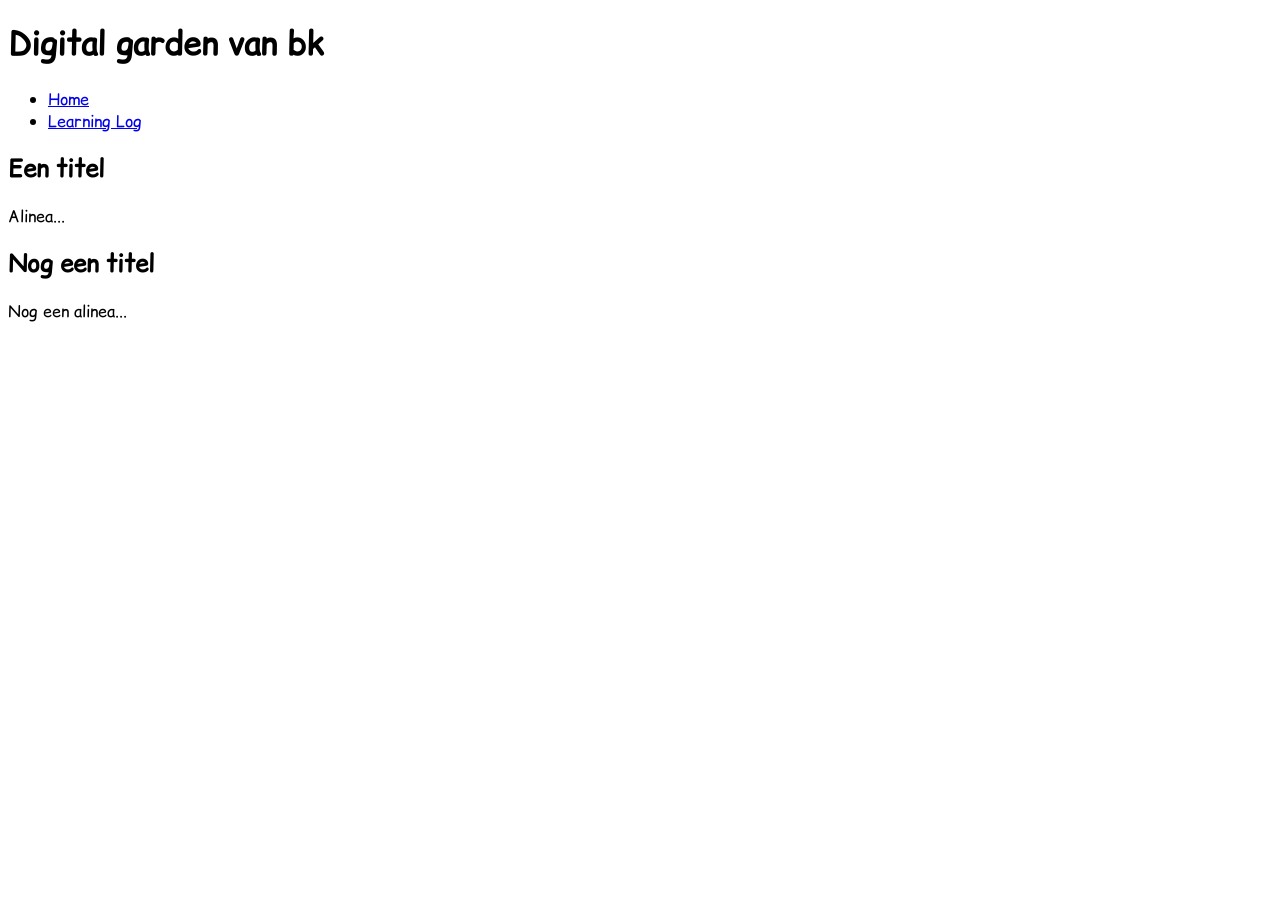
==== index.html @ e1fd0aa6 "readme" ====
<!doctype html>
<html lang="nl">
  <head>
    <meta charset="UTF-8" />
    <meta name="viewport" content="width=device-width, initial-scale=1.0" />
    <meta name="author" content="jouw naam" />
    <meta name="color-scheme" content="dark light" />

    <title>Digital garden van ...</title>
    <link rel="stylesheet" href="./css/normal.css" />

    <!-- Voeg jouw eigen domein toe in data-page -->
    <script
      data-page="https://example.com"
      src="./scripts/main.js"
      defer
    ></script>
  </head>
  <body>
    <header>
      <h1>Digital garden van bk</h1>
      <nav>
        <ul>
          <li><a href="index.html">Home</a></li>
          <li><a href="https://github.com/account/repo">Learning Log</a></li>
        </ul>
      </nav>
    </header>

    <main>
      <article>
        <h2>Een titel</h2>

        <p>Alinea...</p>
      </article>

      <article>
        <h2>Nog een titel</h2>

        <p>Nog een alinea...</p>
      </article>
    </main>

    <footer></footer>
  </body>
</html>
---- css/normal.css ----
/**************************
* MARK: Fonts
**************************/

@font-face {
  font-family: "Comic Relief";
  src: url(../fonts/ComicRelief-Regular.woff2);
  font-weight: 400;
  font-style: normal;
}

/**************************
* MARK: Custom properties
**************************/

html {
  color-scheme: light dark;
}

/**************************
* MARK: Algemene Styling
**************************/

*,
*::after,
*::before {
  box-sizing: border-box;
}

img {
  max-width: 100%;
}

body {
  font-family: "Comic Relief", system-ui;
}

/**************************
* MARK: Header
**************************/

header {
}

/**************************
* MARK: Footer
**************************/

footer {
}

/**************************
* MARK: Main
**************************/

main {
}

/**************************
* MARK: Section ...
**************************/
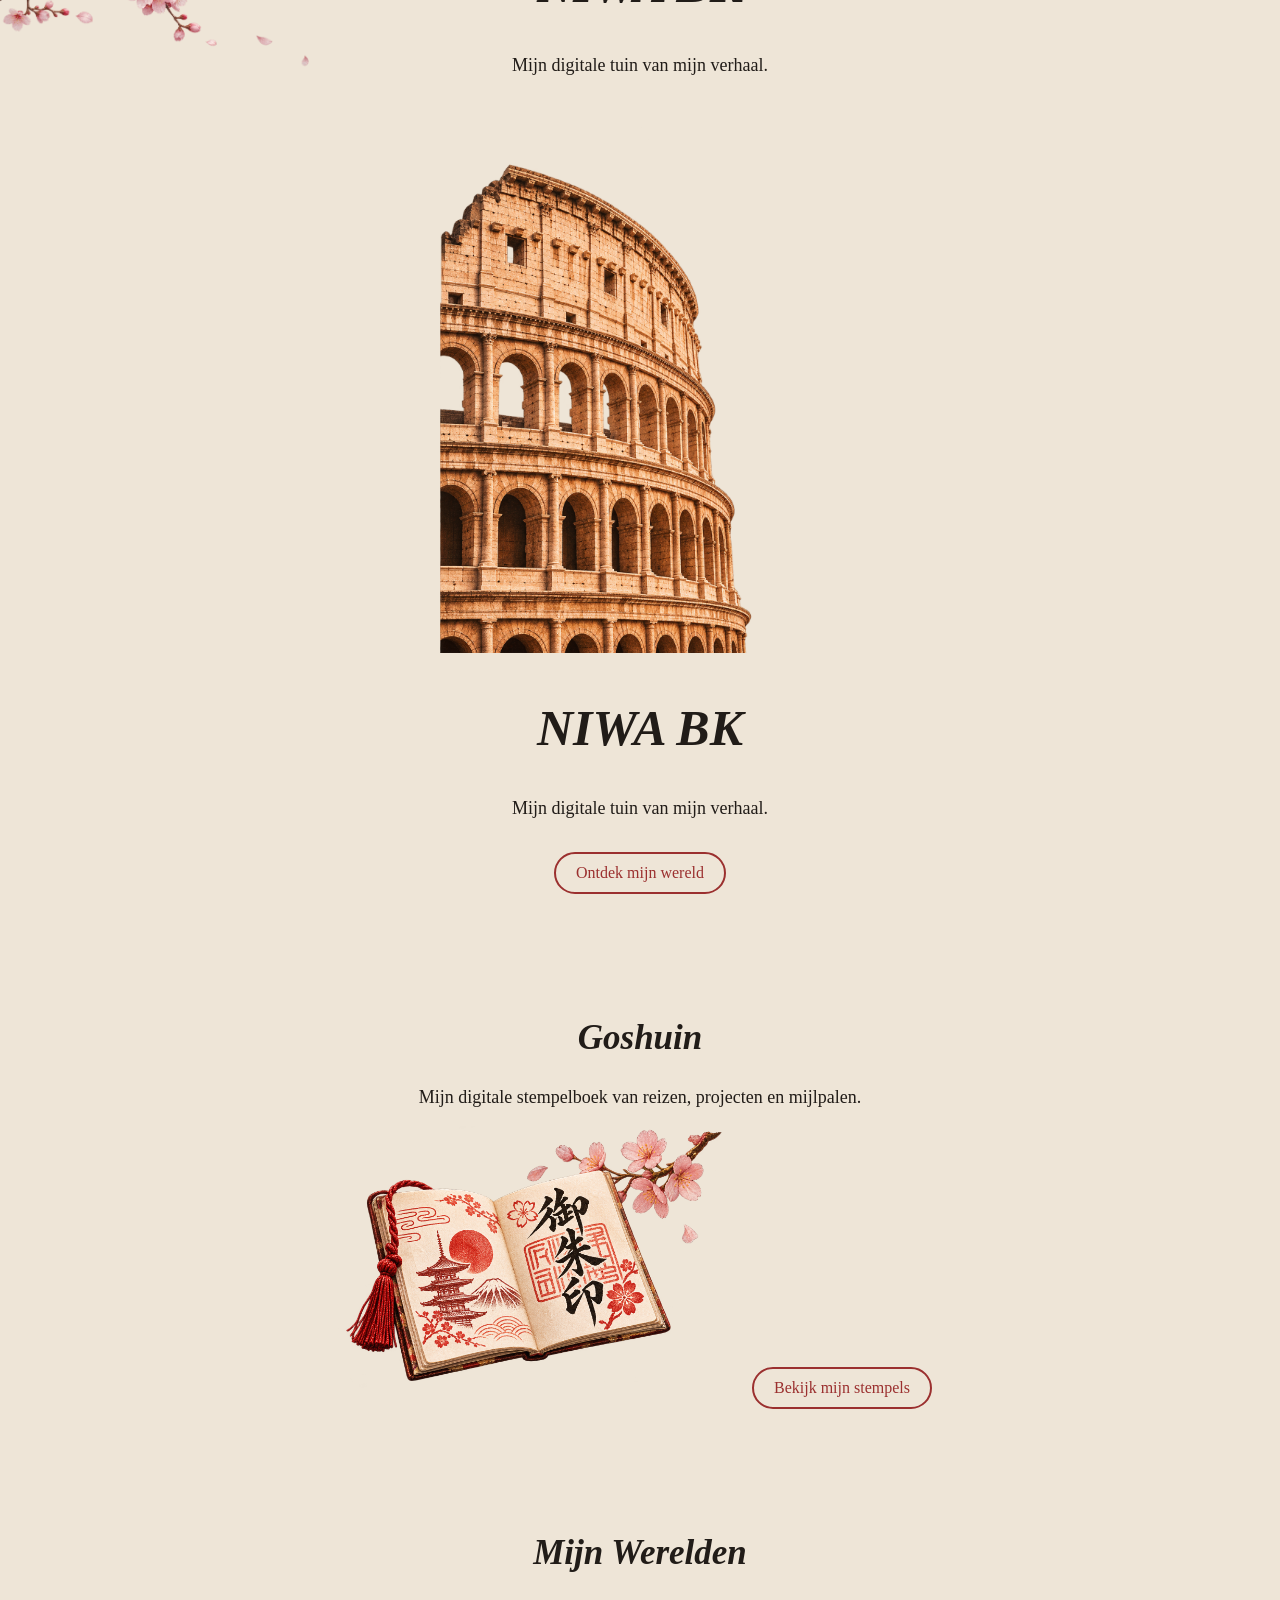
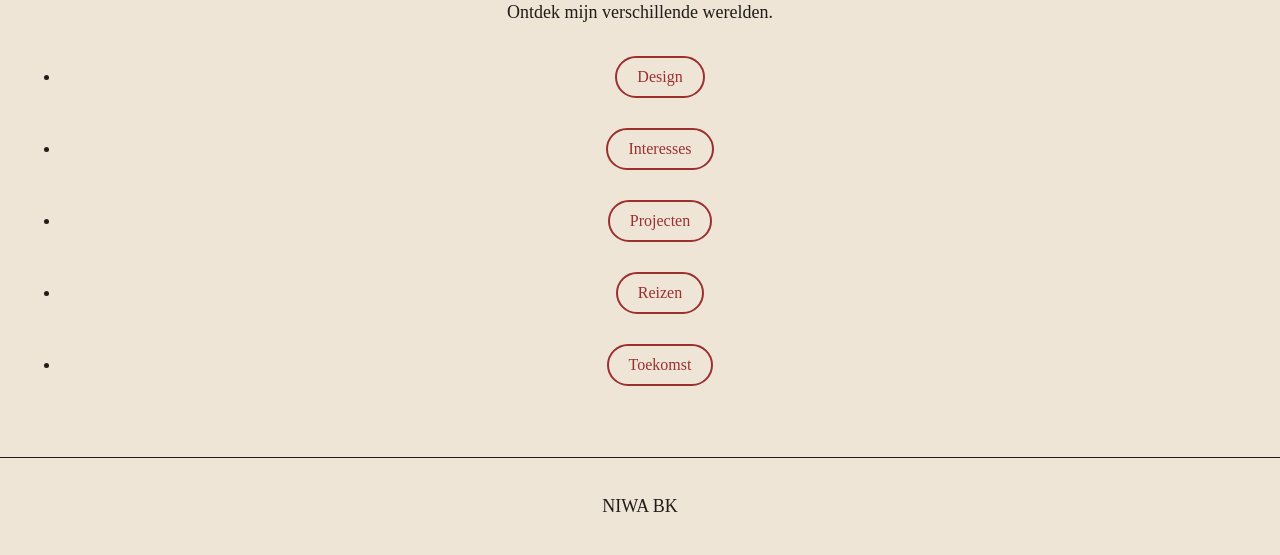
==== commit 97091ca8: "readme" ====
--- a/index.html
+++ b/index.html
@@ -7,7 +7,7 @@
     <meta name="color-scheme" content="dark light" />
 
     <title>Digital garden van ...</title>
-    <link rel="stylesheet" href="./css/normal.css" />
+    <link rel="stylesheet" href="style.css">
 
     <!-- Voeg jouw eigen domein toe in data-page -->
     <script
@@ -16,31 +16,75 @@
       defer
     ></script>
   </head>
-  <body>
-    <header>
-      <h1>Digital garden van bk</h1>
-      <nav>
+
+   <body>
+
+<section class="hero">
+
+    <img class="sakura" src="images/sakura.png" alt="Sakura boom">
+
+    <div class="hero-content">
+        <h1>NIWA BK</h1>
+
+        <p>
+            Mijn digitale tuin van mijn verhaal.
+        </p>
+
+        <a href="#werelden">Ontdek mijn wereld</a>
+    </div>
+
+</section>
+
+<main>
+
+    <section>
+        <img src="images/colosseum.png" alt="">
+
+        <h1>NIWA BK</h1>
+
+        <p>Mijn digitale tuin van mijn verhaal.</p>
+
+        <a href="#werelden">Ontdek mijn wereld</a>
+    </section>
+
+
+    <section>
+        <h2>Goshuin</h2>
+
+        <p>
+            Mijn digitale stempelboek van reizen,
+            projecten en mijlpalen.
+        </p>
+
+        <img src="images/goshuinboek.png" alt="">
+
+        <a href="goshuin.html">Bekijk mijn stempels</a>
+    </section>
+
+
+    <section id="werelden">
+
+        <h2>Mijn Werelden</h2>
+
+        <p>
+            Ontdek mijn verschillende werelden.
+        </p>
+
         <ul>
-          <li><a href="index.html">Home</a></li>
-          <li><a href="https://github.com/account/repo">Learning Log</a></li>
+            <li><a href="design.html">Design</a></li>
+            <li><a href="interesses.html">Interesses</a></li>
+            <li><a href="projecten.html">Projecten</a></li>
+            <li><a href="reizen.html">Reizen</a></li>
+            <li><a href="toekomst.html">Toekomst</a></li>
         </ul>
-      </nav>
-    </header>
 
-    <main>
-      <article>
-        <h2>Een titel</h2>
+    </section>
 
-        <p>Alinea...</p>
-      </article>
+</main>
 
-      <article>
-        <h2>Nog een titel</h2>
+<footer>
+    <p>NIWA BK</p>
+</footer>
 
-        <p>Nog een alinea...</p>
-      </article>
-    </main>
-
-    <footer></footer>
-  </body>
+</body>
 </html>
--- a/style.css
+++ b/style.css
@@ -0,0 +1,112 @@
+:root {
+    --achtergrond: #eee5d7;
+    --papier: #f5eee3;
+    --steen: #d8cbb8;
+    --tekst: #211c18;
+    --rood: #9b302f;
+    --ruimte: 20px;
+}
+
+body {
+    margin: 0;
+    background-color: var(--achtergrond);
+    color: var(--tekst);
+    font-family: Georgia, serif;
+}
+
+header {
+    display: flex;
+    justify-content: space-between;
+    padding: var(--ruimte);
+    border-bottom: 1px solid var(--tekst);
+}
+
+header a {
+    color: var(--tekst);
+    font-size: 24px;
+    font-style: italic;
+    text-decoration: none;
+}
+
+button {
+    background: none;
+    border: none;
+    font-size: 24px;
+}
+
+section {
+    padding: 40px var(--ruimte);
+    text-align: center;
+}
+
+section img {
+    width: 100%;
+    max-width: 400px;
+}
+
+h1 {
+    font-size: 50px;
+    font-style: italic;
+}
+
+h2 {
+    font-size: 35px;
+    font-style: italic;
+}
+
+p {
+    font-size: 18px;
+}
+
+section a {
+    display: inline-block;
+    margin: 15px;
+    padding: 10px 20px;
+    border: 2px solid var(--rood);
+    border-radius: 30px;
+    color: var(--rood);
+    text-decoration: none;
+}
+
+
+
+li a:hover {
+    background-color: var(--rood);
+    color: var(--achtergrond);
+}
+
+footer {
+    padding: var(--ruimte);
+    text-align: center;
+    border-top: 1px solid var(--tekst);
+}
+
+.hero {
+    position: relative;
+    overflow: hidden;
+}
+
+.colosseum {
+    width: 100%;
+    display: block;
+}
+
+.sakura {
+    position: absolute;
+
+    left: -20px;
+    bottom: 0;
+
+    width: 45%;
+}
+
+.hero-content {
+    position: absolute;
+
+    top: 50%;
+    left: 50%;
+
+    transform: translate(-50%, -50%);
+
+    text-align: center;
+}
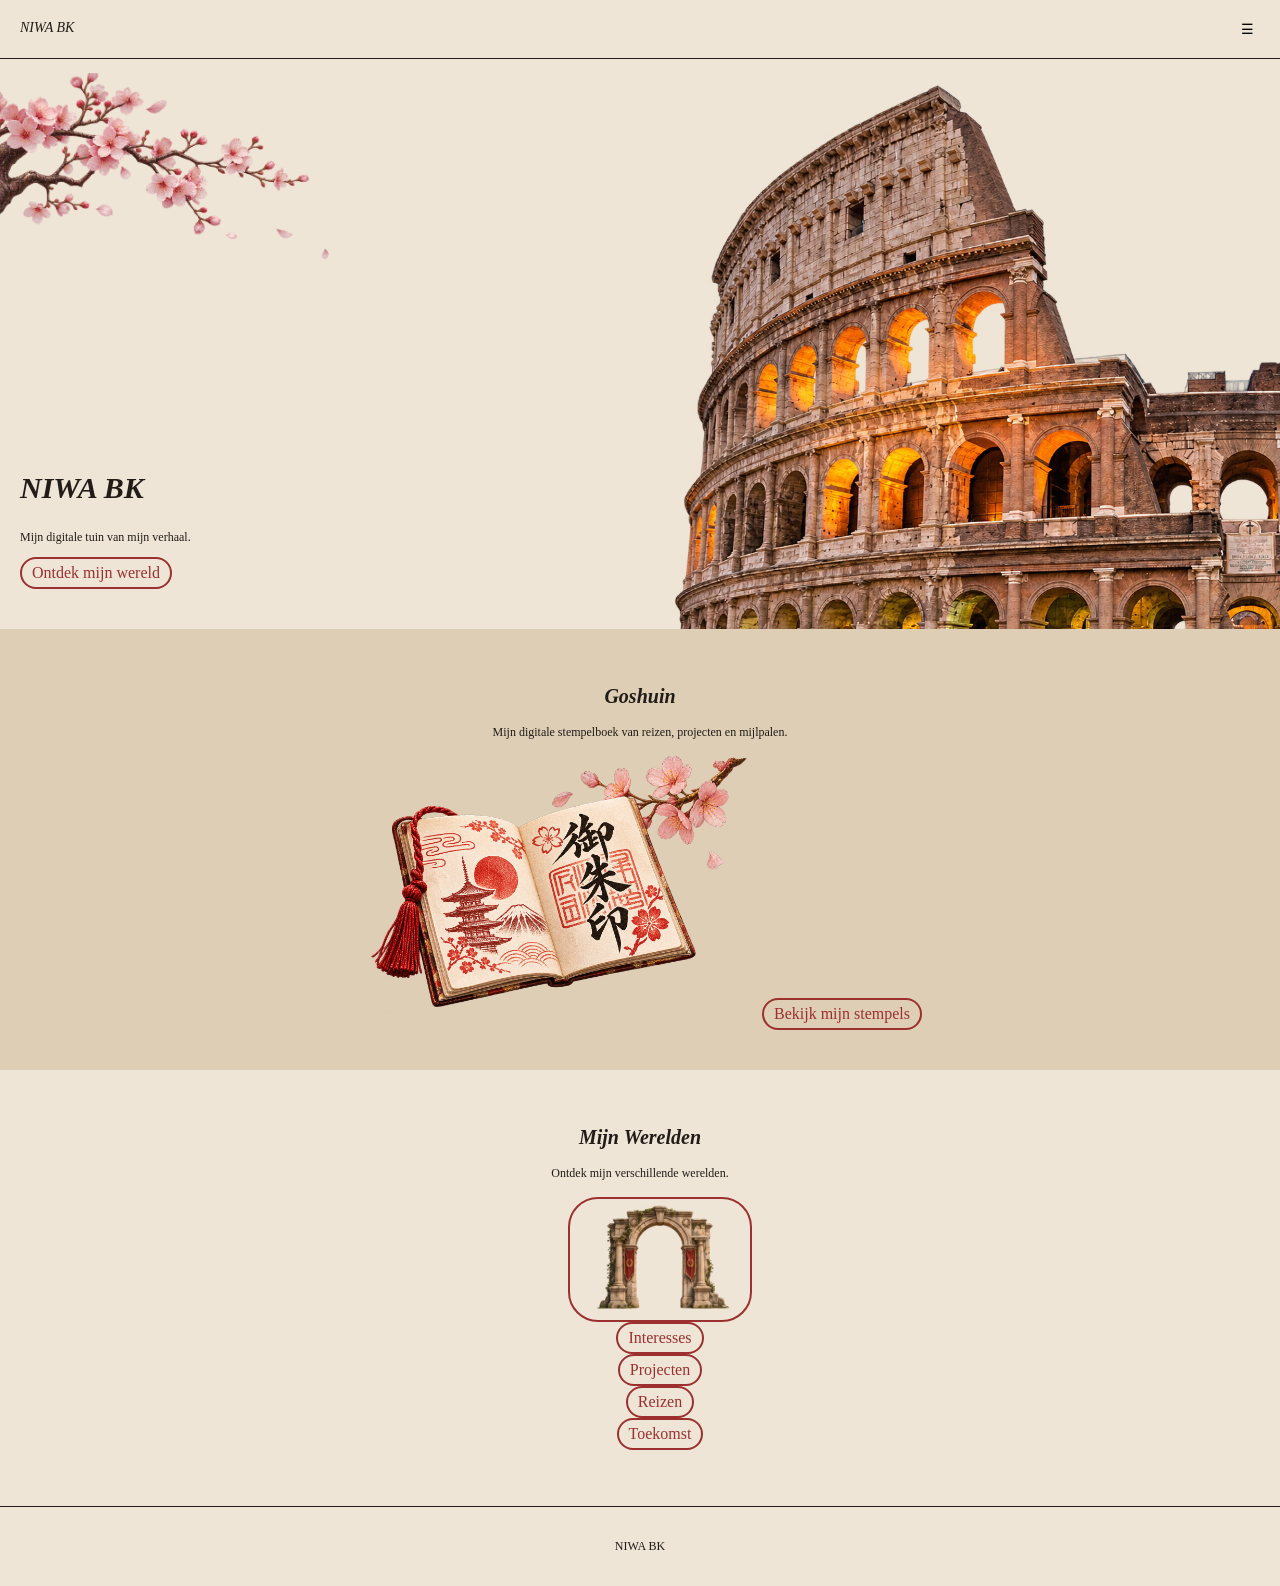
==== commit a5581a30: "css" ====
--- a/index.html
+++ b/index.html
@@ -1,54 +1,63 @@
 <!doctype html>
 <html lang="nl">
-  <head>
-    <meta charset="UTF-8" />
-    <meta name="viewport" content="width=device-width, initial-scale=1.0" />
-    <meta name="author" content="jouw naam" />
-    <meta name="color-scheme" content="dark light" />
 
-    <title>Digital garden van ...</title>
+<head>
+    <meta charset="UTF-8">
+    <meta name="viewport" content="width=device-width, initial-scale=1.0">
+
+    <meta name="author" content="Batuhan BK">
+    <meta name="color-scheme" content="dark light">
+
+    <title>NIWA BK - Digital Garden</title>
+
     <link rel="stylesheet" href="style.css">
 
-    <!-- Voeg jouw eigen domein toe in data-page -->
-    <script
-      data-page="https://example.com"
-      src="./scripts/main.js"
-      defer
-    ></script>
-  </head>
+   
+</head>
 
-   <body>
+<body>
 
-<section class="hero">
+<header>
+    <a href="index.html">NIWA BK</a>
 
-    <img class="sakura" src="images/sakura.png" alt="Sakura boom">
+    <button>☰</button>
+</header>
 
-    <div class="hero-content">
-        <h1>NIWA BK</h1>
-
-        <p>
-            Mijn digitale tuin van mijn verhaal.
-        </p>
-
-        <a href="#werelden">Ontdek mijn wereld</a>
-    </div>
-
-</section>
 
 <main>
 
-    <section>
-        <img src="images/colosseum.png" alt="">
+    <!-- HERO -->
+    <section class="hero">
 
-        <h1>NIWA BK</h1>
+        <img
+            class="colosseum"
+            src="images/colosseum.png"
+            alt="Het Colosseum in Rome">
 
-        <p>Mijn digitale tuin van mijn verhaal.</p>
+        <img
+            class="sakura"
+            src="images/sakura.png"
+            alt="Sakura bloesem">
 
-        <a href="#werelden">Ontdek mijn wereld</a>
+        <div class="hero-content">
+
+            <h1>NIWA BK</h1>
+
+            <p>
+                Mijn digitale tuin van mijn verhaal.
+            </p>
+
+            <a href="#werelden">
+                Ontdek mijn wereld
+            </a>
+
+        </div>
+
     </section>
 
 
-    <section>
+    <section class="goshuin">
+
         <h2>Goshuin</h2>
 
         <p>
@@ -56,12 +65,18 @@
             projecten en mijlpalen.
         </p>
 
-        <img src="images/goshuinboek.png" alt="">
+        <img
+            src="images/goshuinboek.png"
+            alt="Mijn Goshuinboek">
 
-        <a href="goshuin.html">Bekijk mijn stempels</a>
+        <a href="goshuin.html">
+            Bekijk mijn stempels
+        </a>
+
     </section>
 
 
+    <!-- MIJN WERELDEN -->
     <section id="werelden">
 
         <h2>Mijn Werelden</h2>
@@ -70,21 +85,51 @@
             Ontdek mijn verschillende werelden.
         </p>
 
-        <ul>
-            <li><a href="design.html">Design</a></li>
-            <li><a href="interesses.html">Interesses</a></li>
-            <li><a href="projecten.html">Projecten</a></li>
-            <li><a href="reizen.html">Reizen</a></li>
-            <li><a href="toekomst.html">Toekomst</a></li>
+        <nav>
+            <ul>
+
+            <li>
+                <a href="design.html">
+                    <img src="./images/poort.png">
+                </a>
+            </li>
+
+            <li>
+                <a href="interesses.html">
+                    Interesses
+                </a>
+            </li>
+
+            <li>
+                <a href="projecten.html">
+                    Projecten
+                </a>
+            </li>
+
+            <li>
+                <a href="reizen.html">
+                    Reizen
+                </a>
+            </li>
+
+            <li>
+                <a href="toekomst.html">
+                    Toekomst
+                </a>
+            </li>
+
         </ul>
-
-    </section>
+        </nav>
+    </section>   
 
 </main>
 
+
 <footer>
+
     <p>NIWA BK</p>
+
 </footer>
 
 </body>
-</html>
+</html>
--- a/style.css
+++ b/style.css
@@ -5,6 +5,7 @@
     --tekst: #211c18;
     --rood: #9b302f;
     --ruimte: 20px;
+    --achtergrondgs: #deceb5;
 }
 
 body {
@@ -12,6 +13,23 @@
     background-color: var(--achtergrond);
     color: var(--tekst);
     font-family: Georgia, serif;
+
+    main {
+        section:nth-of-type(3) {
+            nav {
+                ul {
+                    list-style: none;
+
+                    a {
+                        img {
+                            width: 10rem;
+                            height: auto;
+                        }
+                    }
+                }
+            }
+        }
+    }
 }
 
 header {
@@ -23,7 +41,7 @@
 
 header a {
     color: var(--tekst);
-    font-size: 24px;
+    font-size: 14px;
     font-style: italic;
     text-decoration: none;
 }
@@ -31,7 +49,7 @@
 button {
     background: none;
     border: none;
-    font-size: 24px;
+    font-size: 14px;
 }
 
 section {
@@ -45,30 +63,28 @@
 }
 
 h1 {
-    font-size: 50px;
+    font-size: 30px;
     font-style: italic;
 }
 
 h2 {
-    font-size: 35px;
+    font-size: 20px;
     font-style: italic;
 }
 
 p {
-    font-size: 18px;
+    font-size: 12px;
 }
 
 section a {
     display: inline-block;
-    margin: 15px;
-    padding: 10px 20px;
+    padding: 5px 10px;
     border: 2px solid var(--rood);
     border-radius: 30px;
     color: var(--rood);
     text-decoration: none;
+    
 }
-
-
 
 li a:hover {
     background-color: var(--rood);
@@ -81,32 +97,65 @@
     border-top: 1px solid var(--tekst);
 }
 
+
+
+
 .hero {
     position: relative;
     overflow: hidden;
 }
 
+
+
+
 .colosseum {
-    width: 100%;
-    display: block;
+    position: absolute;
+    right: -35%;
+    top: 15%;
+    width: 80%;
+    max-width: 3000px;
+    
+
+    @media (min-width: 768px) {
+         right: -30%;
+    }
+    @media (width > 600px) {
+    top: -2%;    }
 }
+
 
 .sakura {
     position: absolute;
+    left: 0;
+    top: 20%;
+    width: 80%;
+    transform: translateY(-50%);
 
-    left: -20px;
-    bottom: 0;
-
-    width: 45%;
+     @media (min-width: 768px) {
+         left: 0;
+   
+    }
 }
 
+
+
 .hero-content {
-    position: absolute;
+    /* position: absolute;
+    top: 30%;
+    left: 50%;
+    transform: translate(-50%, -50%); */
+    text-align: left;
+    margin-top: 30%;    
+    
+     @media (min-width: 768px) {
+         right: -30%;
+   
+    }
+}
 
-    top: 50%;
-    left: 50%;
+.goshuin {
+        background-color: var(--achtergrondgs);
 
-    transform: translate(-50%, -50%);
 
-    text-align: center;
+
 }
